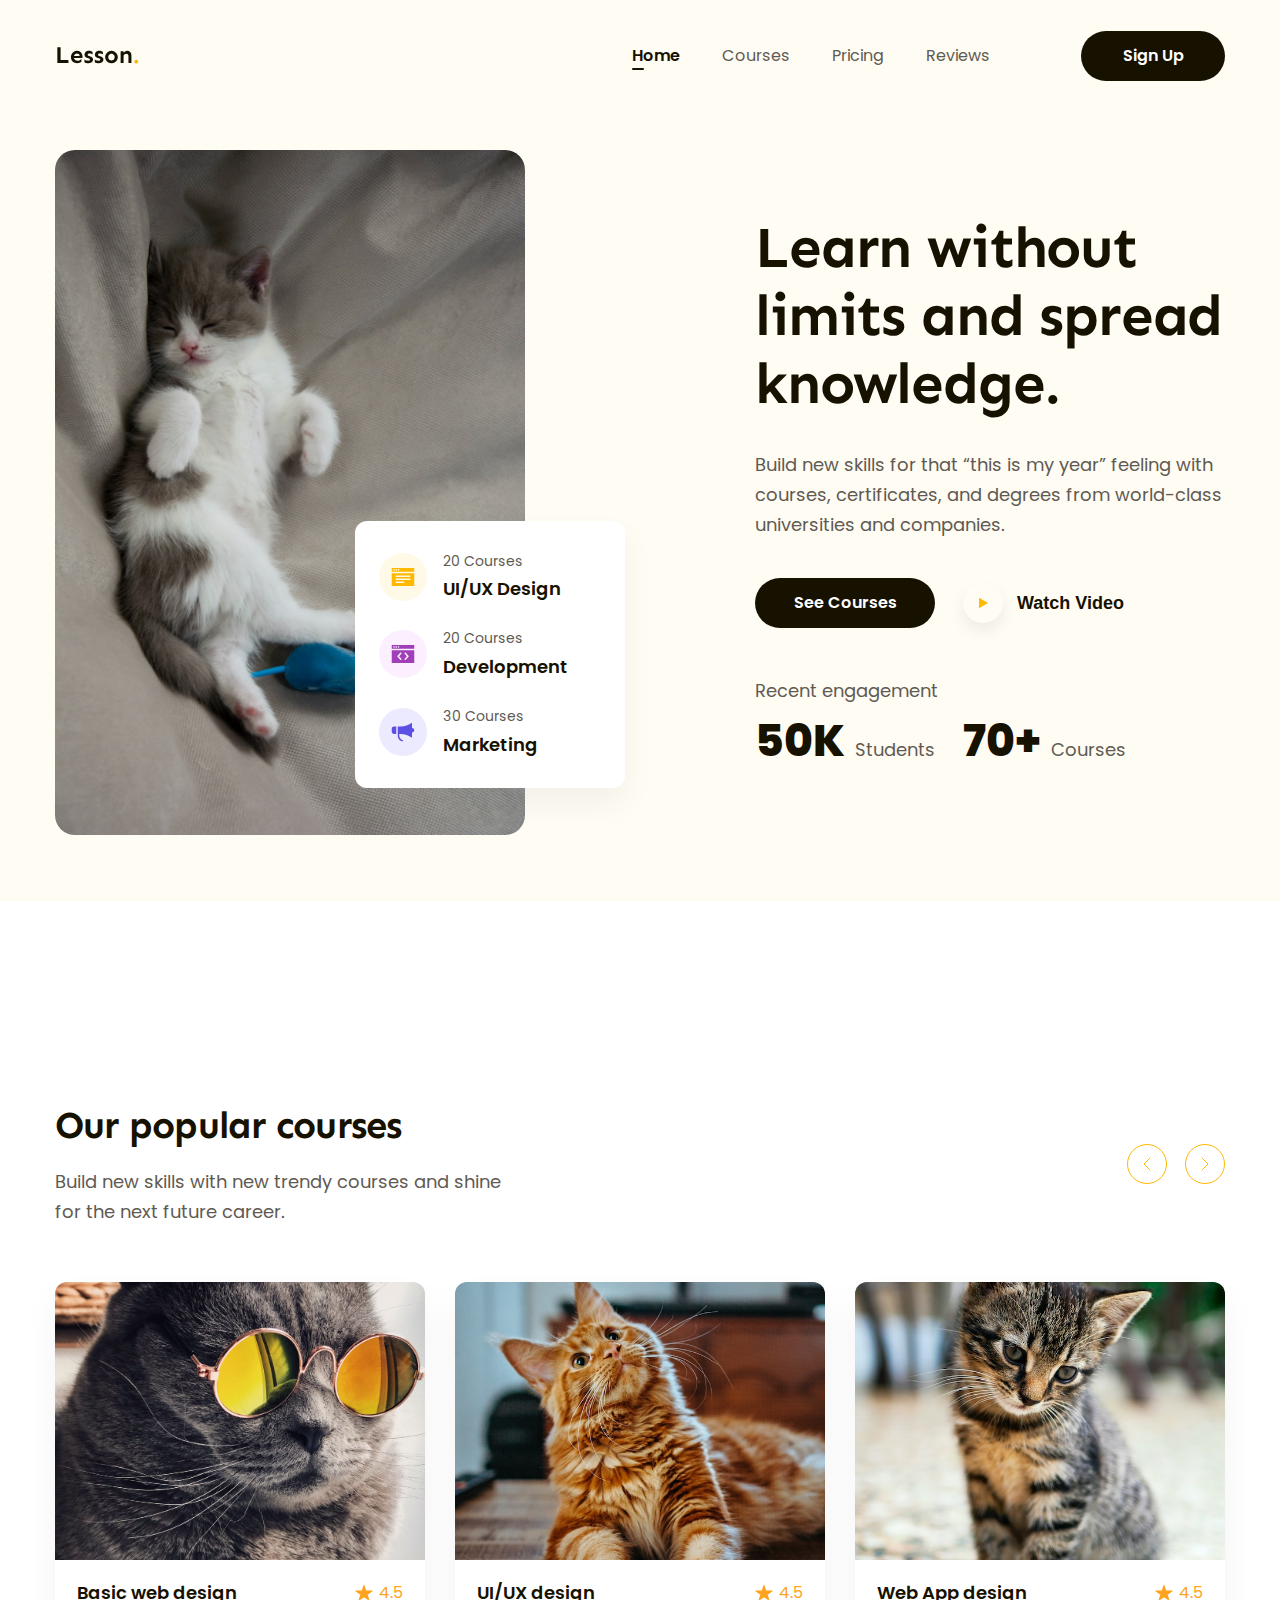
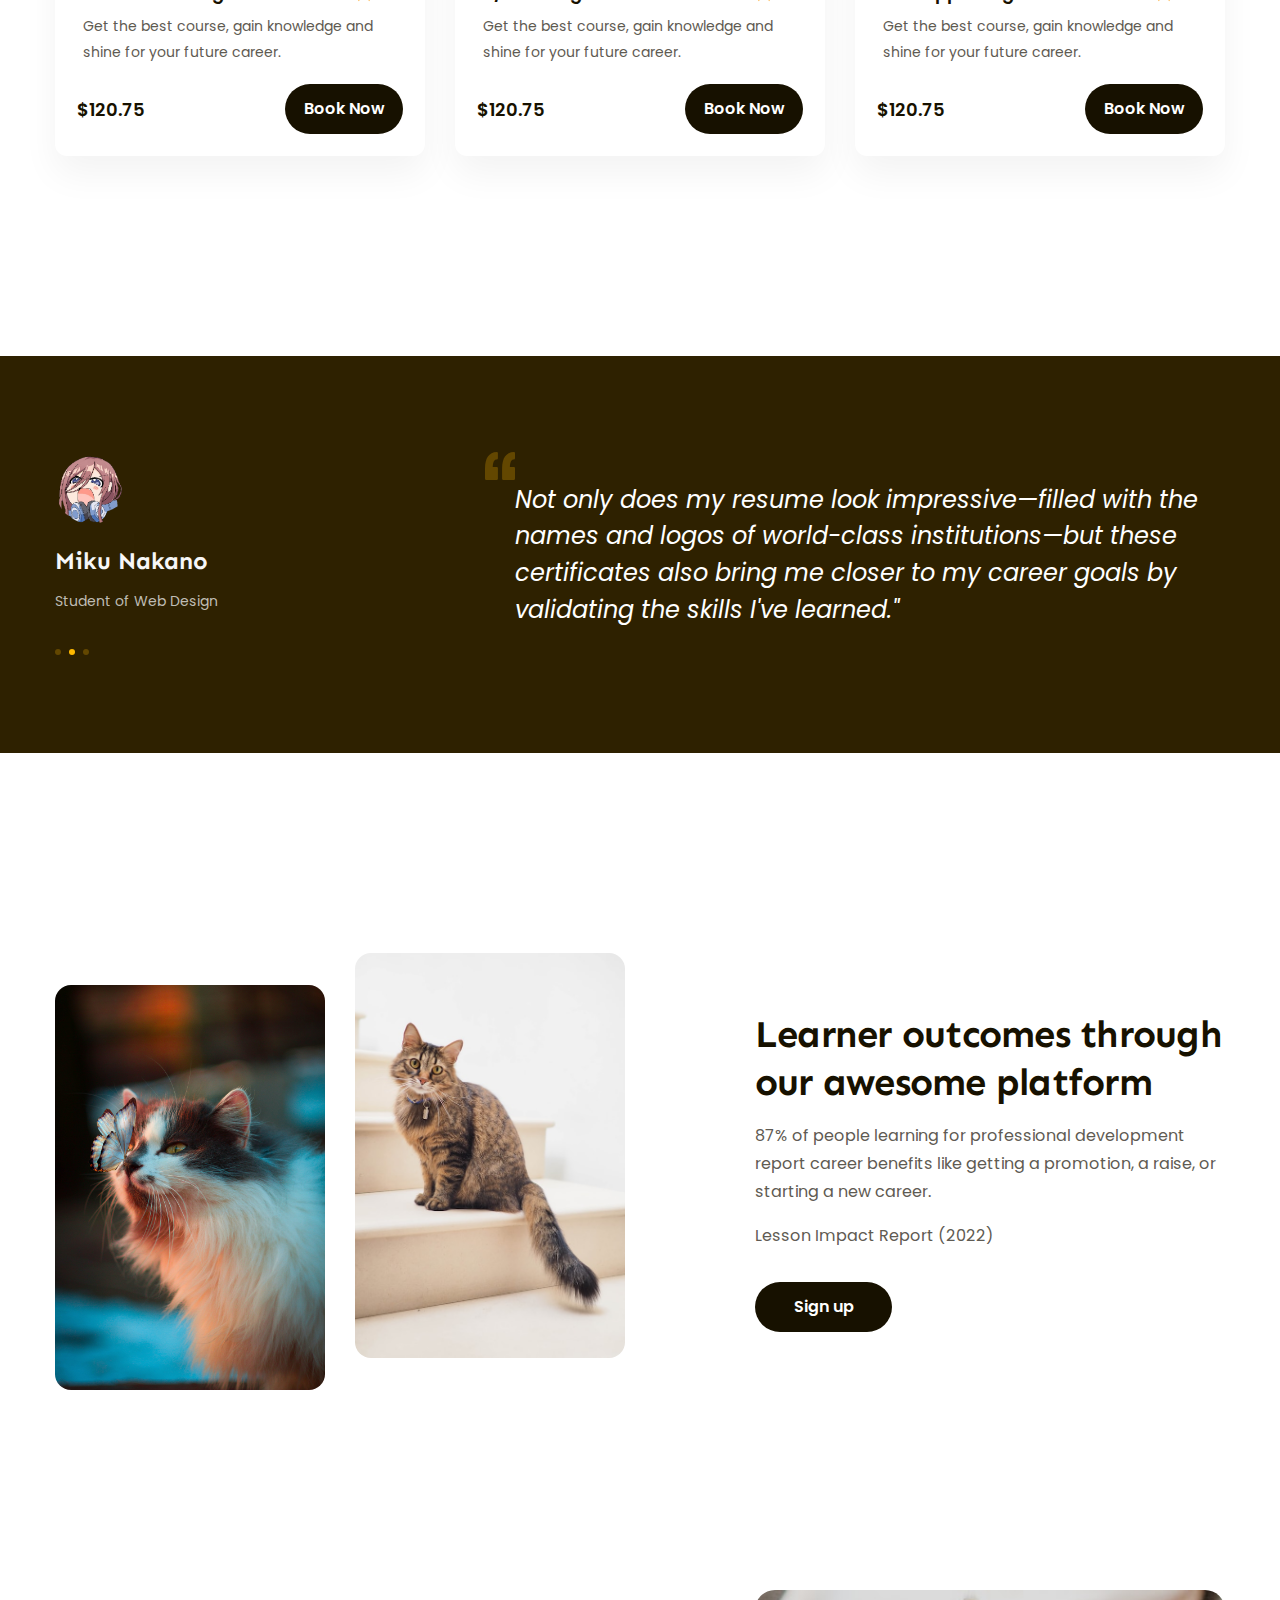
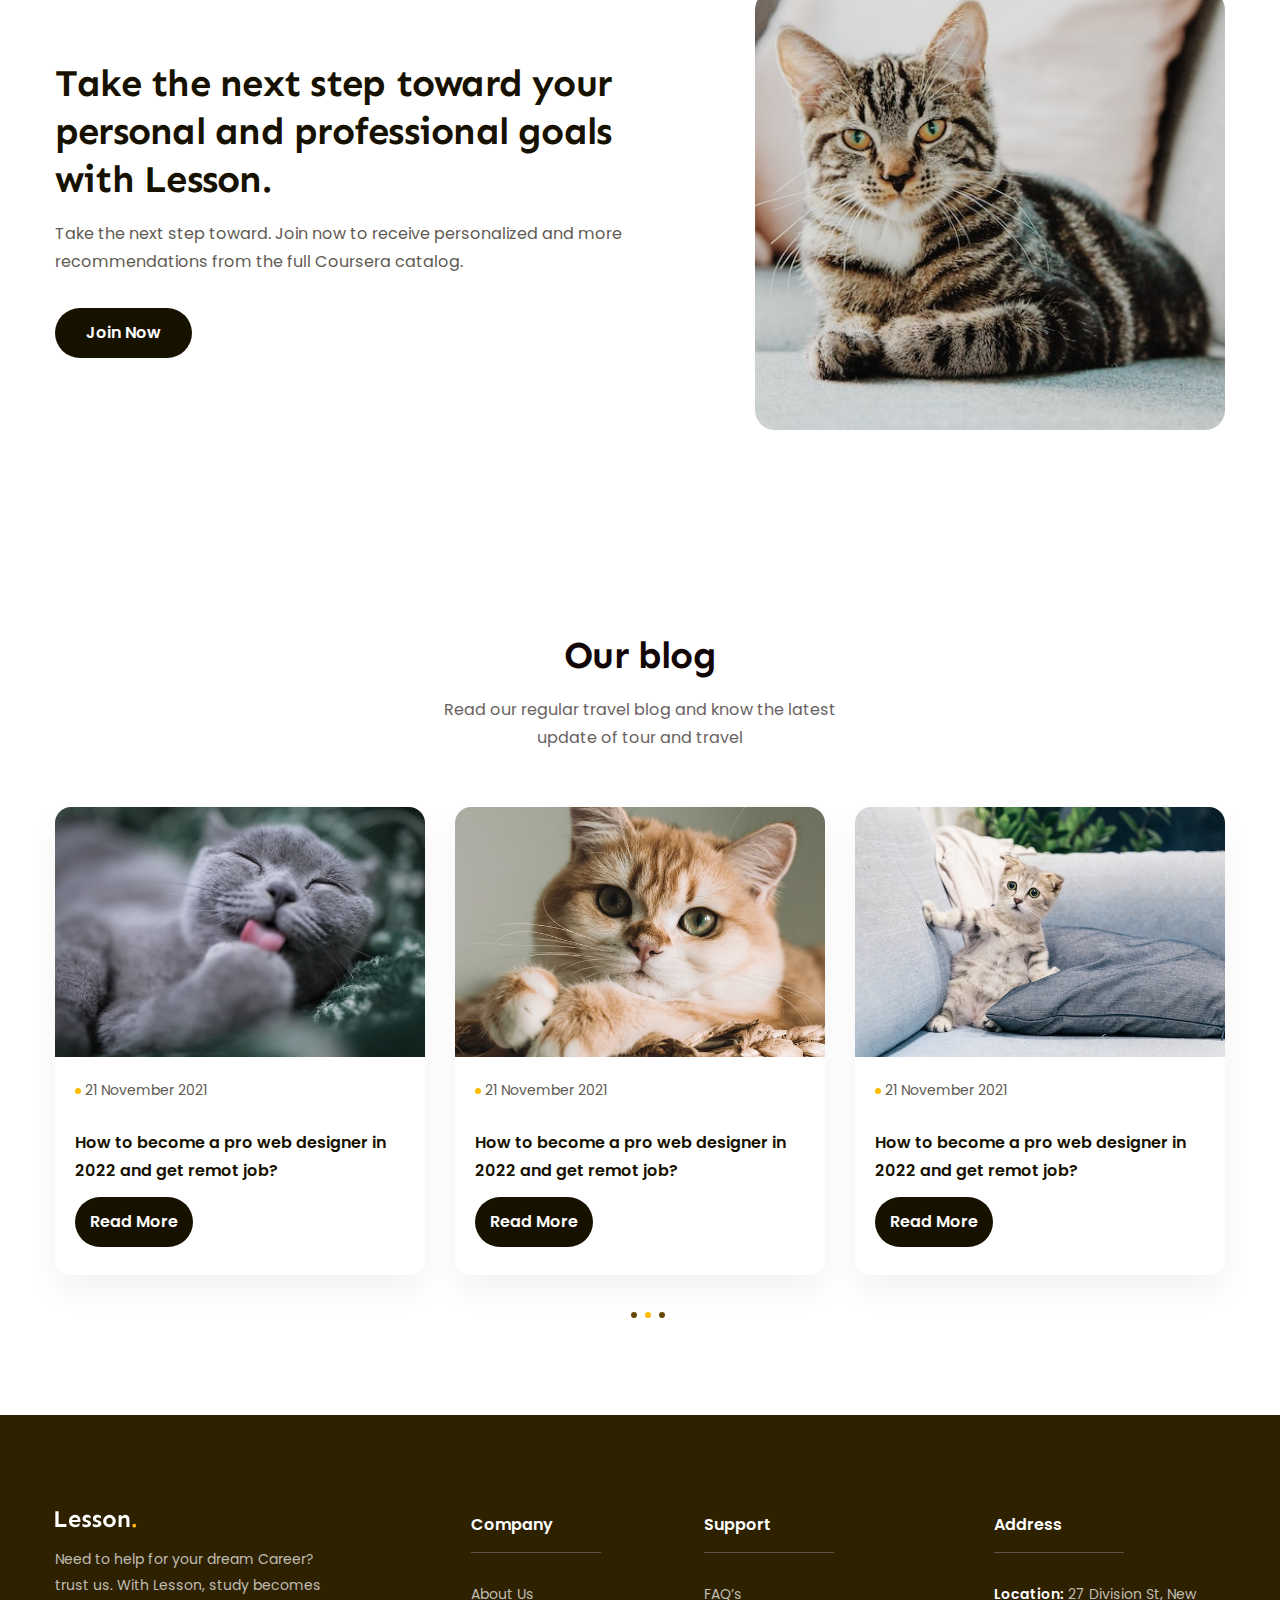
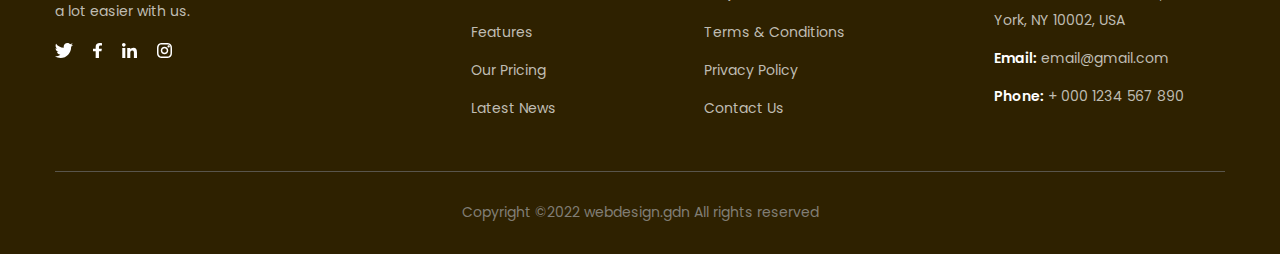
==== index.html @ 44273cf2 "fixed icon direction" ====
<!DOCTYPE html>
<html lang="en">
    <head>
        <meta charset="UTF-8" />
        <meta name="viewport" content="width=device-width, initial-scale=1.0" />
        <link rel="stylesheet" href="./assets/css/reset.css" />
        <link rel="stylesheet" href="./assets/css/style.css" />
        <link rel="stylesheet" href="./assets/font/stylesheet.css" />
        <link rel="preconnect" href="https://fonts.googleapis.com" />
        <link rel="preconnect" href="https://fonts.gstatic.com" crossorigin />
        <link
            href="https://fonts.googleapis.com/css2?family=Sen:wght@700&display=swap"
            rel="stylesheet"
        />
        <title>project-two</title>
    </head>
    <body>
        <main>
            <!-- ========HEADER========= -->
            <header class="header">
                <div class="main-content">
                    <div class="body-header">
                        <a href="#">
                            <img src="./assets/img/Logo.svg" alt=""
                        /></a>
                        <nav>
                            <ul>
                                <li class="active">
                                    <a href="#home">Home</a>
                                </li>
                                <li>
                                    <a href="#courses">Courses</a>
                                </li>
                                <li>
                                    <a href="#pricing">Pricing</a>
                                </li>
                                <li>
                                    <a href="#reviews">Reviews</a>
                                </li>
                            </ul>
                        </nav>
                        <div class="action">
                            <a href="#!" class="btn">Sign Up</a>
                        </div>
                    </div>
                </div>
            </header>
            <!-- ========HERO========= -->
            <div id="home" class="hero">
                <div class="main-content">
                    <div class="body-hero">
                        <div class="media-block">
                            <img
                                src="./assets/img/neko-cute.jpg"
                                alt="Learn without limits and spread knowledge."
                                class="img"
                            />
                            <div class="hero-sumary">
                                <div class="evaluate">
                                    <div class="icon">
                                        <img
                                            src="./assets/img/design-icon.svg"
                                            alt=""
                                        />
                                    </div>
                                    <div class="info">
                                        <p class="quantity">20 Courses</p>
                                        <p class="n-courses">UI/UX Design</p>
                                    </div>
                                </div>
                                <div class="evaluate">
                                    <div class="icon">
                                        <img
                                            src="./assets/img/development-icon.svg"
                                            alt=""
                                        />
                                    </div>
                                    <div class="info">
                                        <p class="quantity">20 Courses</p>
                                        <p class="n-courses">Development</p>
                                    </div>
                                </div>
                                <div class="evaluate">
                                    <div class="icon">
                                        <img
                                            src="./assets/img/marketing-icon.svg"
                                            alt=""
                                        />
                                    </div>
                                    <div class="info">
                                        <p class="quantity">30 Courses</p>
                                        <p class="n-courses">Marketing</p>
                                    </div>
                                </div>
                            </div>
                        </div>
                        <div class="content-block">
                            <h2>Learn without limits and spread knowledge.</h2>
                            <p class="desc">
                                Build new skills for that “this is my year”
                                feeling with courses, certificates, and degrees
                                from world-class universities and companies.
                            </p>
                            <div class="cta-group">
                                <a href="#!" class="btn">See Courses</a>
                                <button class="watch-video">
                                    <div class="watch-icon">
                                        <img
                                            src="./assets/img/stopvideo.svg"
                                            alt="watch-video"
                                        />
                                    </div>
                                    <span>Watch Video</span>
                                </button>
                            </div>
                            <p class="desc">Recent engagement</p>
                            <div class="overall">
                                <p><strong>50K</strong> Students</p>
                                <p><strong>70+</strong> Courses</p>
                            </div>
                        </div>
                    </div>
                </div>
            </div>
            <!-- ========POPULAR========= -->
            <div id="courses" class="popular">
                <div class="main-content">
                    <div class="heading">
                        <div class="title">
                            <h2>Our popular courses</h2>
                            <p class="desc">
                                Build new skills with new trendy courses and
                                shine for the next future career.
                            </p>
                        </div>
                        <div class="direction-icon">
                            <button class="item-icon">
                                <svg
                                    width="8"
                                    height="14"
                                    viewBox="0 0 8 14"
                                    fill="none"
                                    xmlns="http://www.w3.org/2000/svg"
                                >
                                    <path
                                        d="M7 1L1 7L7 13"
                                        stroke="currentColor"
                                        stroke-linecap="round"
                                        stroke-linejoin="round"
                                    />
                                </svg>
                            </button>
                            <button class="item-icon">
                                <svg
                                    width="8"
                                    height="14"
                                    viewBox="0 0 8 14"
                                    fill="none"
                                    xmlns="http://www.w3.org/2000/svg"
                                >
                                    <path
                                        d="M1 1L7 7L1 13"
                                        stroke="currentColor"
                                        stroke-linecap="round"
                                        stroke-linejoin="round"
                                    />
                                </svg>
                            </button>
                        </div>
                    </div>
                    <!-- ========CARDS-POPULAR========= -->
                    <div class="cards-popular">
                        <div class="card-item">
                            <img
                                src="./assets/img/cat-popular.jpg"
                                alt="Basic web design"
                            />
                            <div class="content">
                                <div class="title">
                                    <h2>Basic web design</h2>
                                    <div class="overview">
                                        <img
                                            src="./assets/img/Star-icon.svg"
                                            alt="star-icon"
                                        />
                                        <span>4.5</span>
                                    </div>
                                </div>
                                <p class="desc">
                                    Get the best course, gain knowledge and
                                    shine for your future career.
                                </p>
                                <div class="buy">
                                    <p class="spice">$120.75</p>
                                    <a href="#!" class="btn">Book Now</a>
                                </div>
                            </div>
                        </div>
                        <div class="card-item">
                            <img
                                src="./assets/img/cat-2.jpg"
                                alt="UI/UX design"
                            />
                            <div class="content">
                                <div class="title">
                                    <h2>UI/UX design</h2>
                                    <div class="overview">
                                        <img
                                            src="./assets/img/Star-icon.svg"
                                            alt="star-icon"
                                        />
                                        <span>4.5</span>
                                    </div>
                                </div>
                                <p class="desc">
                                    Get the best course, gain knowledge and
                                    shine for your future career.
                                </p>
                                <div class="buy">
                                    <p class="spice">$120.75</p>
                                    <a href="#!" class="btn">Book Now</a>
                                </div>
                            </div>
                        </div>
                        <div class="card-item">
                            <img
                                src="./assets/img/cat-3.jpg"
                                alt="Web App design"
                            />
                            <div class="content">
                                <div class="title">
                                    <h2>Web App design</h2>
                                    <div class="overview">
                                        <img
                                            src="./assets/img/Star-icon.svg"
                                            alt="star-icon"
                                        />
                                        <span>4.5</span>
                                    </div>
                                </div>
                                <p class="desc">
                                    Get the best course, gain knowledge and
                                    shine for your future career.
                                </p>
                                <div class="buy">
                                    <p class="spice">$120.75</p>
                                    <a href="#!" class="btn">Book Now</a>
                                </div>
                            </div>
                        </div>
                    </div>
                </div>
            </div>
            <!-- ========FEATURES-ONE======== -->
            <div id="pricing" class="feature-one">
                <div class="main-content">
                    <div class="body-f-one">
                        <div class="info-one">
                            <img src="./assets/img/miku.png" alt="avatar" />
                            <p class="name">Miku Nakano</p>
                            <p class="desc">Student of Web Design</p>
                            <div class="bookmarks">
                                <img
                                    src="./assets/img/round-brown.svg"
                                    alt="round-icon"
                                />
                                <img
                                    src="./assets/img/round-yellow.svg"
                                    alt="round-icon"
                                />
                                <img
                                    src="./assets/img/round-brown.svg"
                                    alt="round-icon"
                                />
                            </div>
                        </div>
                        <div class="content-one">
                            <img
                                src="./assets/img/comma.svg"
                                alt="comma-icon"
                            />
                            <p class="desc">
                                Not only does my resume look impressive—filled
                                with the names and logos of world-class
                                institutions—but these certificates also bring
                                me closer to my career goals by validating the
                                skills I've learned."
                            </p>
                        </div>
                    </div>
                </div>
            </div>
            <!-- ========FEATURES-TWO======== -->
            <div class="feature-two">
                <div class="main-content">
                    <div class="body-f-two">
                        <div class="represent-ft">
                            <img
                                src="./assets/img/cat-ft2.jpg"
                                alt="Learner outcomes through our awesome platform"
                                class="r-one"
                            />
                            <img
                                src="./assets/img/cat-ft1.jpg"
                                alt="Learner outcomes through our awesome platform"
                                class="r-two"
                            />
                        </div>
                        <div class="info-two">
                            <h2>
                                Learner outcomes through our awesome platform
                            </h2>
                            <p class="desc">
                                87% of people learning for professional
                                development report career benefits like getting
                                a promotion, a raise, or starting a new career.
                            </p>
                            <p class="story">Lesson Impact Report (2022)</p>
                            <div class="action">
                                <a href="#!" class="btn">Sign up</a>
                            </div>
                        </div>
                    </div>
                </div>
            </div>
            <!-- ========FEATURES-THREE======== -->
            <div class="feature-three">
                <div class="main-content">
                    <div class="body-f-three">
                        <div class="info-three">
                            <h2>
                                Take the next step toward your personal and
                                professional goals with Lesson.
                            </h2>
                            <div class="desc">
                                Take the next step toward. Join now to receive
                                personalized and more recommendations from the
                                full Coursera catalog.
                            </div>
                            <a href="" class="btn">Join Now</a>
                        </div>
                        <div class="represent-three">
                            <img
                                src="./assets/img/cat-ft3.jpg"
                                alt="Take the next step toward your personal and professional goals with Lesson."
                            />
                        </div>
                    </div>
                </div>
            </div>
            <!-- ========BLOG======== -->
            <div id="reviews" class="blog">
                <div class="main-content">
                    <div class="body-blog">
                        <div class="heading">
                            <h2>Our blog</h2>
                            <p class="sub-title">
                                Read our regular travel blog and know the latest
                                update of tour and travel
                            </p>
                        </div>
                        <div class="cards-blog">
                            <div class="cards-b-item">
                                <img
                                    src="./assets/img/cat-blog1.jpg"
                                    alt="Our blog"
                                />
                                <div class="body-b-card">
                                    <div class="note">
                                        <img
                                            src="./assets/img/round-yellow.svg"
                                            alt="Our blog"
                                        />
                                        <p class="time">21 November 2021</p>
                                    </div>
                                    <p class="desc">
                                        How to become a pro web designer in 2022
                                        and get remot job?
                                    </p>
                                    <a href="" class="btn">Read More</a>
                                </div>
                            </div>
                            <div class="cards-b-item">
                                <img
                                    src="./assets/img/cat-blog2.jpg"
                                    alt="Our blog"
                                />
                                <div class="body-b-card">
                                    <div class="note">
                                        <img
                                            src="./assets/img/round-yellow.svg"
                                            alt="Our blog"
                                        />
                                        <p class="time">21 November 2021</p>
                                    </div>
                                    <p class="desc">
                                        How to become a pro web designer in 2022
                                        and get remot job?
                                    </p>
                                    <a href="" class="btn">Read More</a>
                                </div>
                            </div>
                            <div class="cards-b-item">
                                <img
                                    src="./assets/img/cat-blog3.jpg"
                                    alt="Our blog"
                                />
                                <div class="body-b-card">
                                    <div class="note">
                                        <img
                                            src="./assets/img/round-yellow.svg"
                                            alt="Our blog"
                                        />
                                        <p class="time">21 November 2021</p>
                                    </div>
                                    <p class="desc">
                                        How to become a pro web designer in 2022
                                        and get remot job?
                                    </p>
                                    <a href="" class="btn">Read More</a>
                                </div>
                            </div>
                        </div>
                        <div class="bookmarks-blog">
                            <img
                                src="./assets/img/round-brown.svg"
                                alt="round-icon"
                            />
                            <img
                                src="./assets/img/round-yellow.svg"
                                alt="round-icon"
                            />
                            <img
                                src="./assets/img/round-brown.svg"
                                alt="round-icon"
                            />
                        </div>
                    </div>
                </div>
            </div>
            <!-- ========FOOTER======== -->
            <footer>
                <div class="main-content">
                    <div class="body-footer">
                        <div class="public">
                            <img
                                src="./assets/img/logo-white.svg"
                                alt="lesson."
                            />
                            <p class="desc">
                                Need to help for your dream Career? trust us.
                                With Lesson, study becomes a lot easier with us.
                            </p>
                            <div class="social">
                                <img
                                    src="./assets/img/twitter.svg"
                                    alt="twitter"
                                />
                                <img src="./assets/img/face.svg" alt="face" />
                                <img
                                    src="./assets/img/linked_in.svg"
                                    alt="linked_in"
                                />
                                <img
                                    src="./assets/img/Instagram.svg"
                                    alt="linked_in"
                                />
                            </div>
                        </div>
                        <div class="content-footer">
                            <h2>Company</h2>
                            <ul>
                                <li>
                                    <a href="#!">About Us</a>
                                </li>
                                <li>
                                    <a href="#!">Features</a>
                                </li>
                                <li>
                                    <a href="#!">Our Pricing</a>
                                </li>
                                <li>
                                    <a href="#!">Latest News</a>
                                </li>
                            </ul>
                        </div>
                        <div class="content-footer">
                            <h2>Support</h2>
                            <ul>
                                <li>
                                    <a href="#!">FAQ’s</a>
                                </li>
                                <li>
                                    <a href="#!">Terms & Conditions</a>
                                </li>
                                <li>
                                    <a href="#!">Privacy Policy</a>
                                </li>
                                <li>
                                    <a href="#!">Contact Us</a>
                                </li>
                            </ul>
                        </div>
                        <div class="info-footer">
                            <h2>Address</h2>
                            <div class="p-info">
                                <p class="desc">
                                    <span>Location:</span> 27 Division St, New
                                    York, NY 10002, USA
                                </p>
                                <p class="desc">
                                    <span>Email:</span> email@gmail.com
                                </p>
                                <p class="desc">
                                    <span>Phone:</span> + 000 1234 567 890
                                </p>
                            </div>
                        </div>
                    </div>
                    <div class="footer">
                        <p class="desc">
                            Copyright ©2022 webdesign.gdn All rights reserved
                        </p>
                    </div>
                </div>
            </footer>
        </main>
    </body>
</html>
---- assets/css/style.css ----
* {
    box-sizing: border-box;
    margin: 0;
    padding: 0;
}

html, body {
    scroll-behavior: smooth;
}

html {
    font-size: 62.5%;
}

body {
    font-size: 62.5%;
    font-family: "Poppins", "sans-serif";
}

/* ======COMMON======= */
:root {
    --main-color: #5f5b53;
    --heading-font: "Sen", "sans-serif";
}

.main-content {
    width: 1170px;
    max-width: calc(100% - 48px);
    margin-left: auto;
    margin-right: auto;
}

a {
    text-decoration: none;
    color: #000;
}

.btn {
    display: flex;
    align-items: center;
    justify-content: center;
    min-width: 118px;
    padding: 0 5px;
    height: 50px;
    background: #171100;
    border-radius: 999px;
    font-weight: 600;
    font-size: 1.6rem;
    line-height: 1.75;
    color: #ffffff;
}

.btn:hover {
    background: #ffb900;
}

/* ======HEADER====== */

.header {
    background: #fffcf4;
    padding-top: 26px;
    position: sticky;
    top: -26px;
    z-index: 1;
}

.header .body-header {
    display: flex;
    align-items: center;
}

.header .body-header {
    padding: 5px 0;
}

.header nav {
    margin-left: auto;
}

.header nav ul {
    display: flex;
}

.header nav a {
    font-weight: 400;
    font-size: 1.6rem;
    line-height: 1.75;
    color: var(--main-color);
    padding: 8px 21px;
}

nav li.active {
    position: relative;
}

nav li.active a {
    font-weight: 600;
    font-size: 1.6rem;
    line-height: 1.75;
    color: #171100;
}

nav li.active a::after {
    position: absolute;
    bottom: 0;
    left: 21px;
    content: "";
    display: inline-block;
    width: 12px;
    height: 2px;
    background: #171100;
    border-radius: 1px;
}

.header nav a:hover {
    text-shadow: 1px 0 0 #171100;
}

.header .action .btn {
    min-width: 144px;
    margin-left: 70px;
}

/* ======HERO====== */
.hero {
    background: #fffcf4;
    padding-top: 64px;
    padding-bottom: 65px;
}

.hero .body-hero {
    display: flex;
    justify-content: space-between;
}

.hero .media-block {
    position: relative;
}

.hero .media-block > img {
    width: 470px;
    height: 685px;
    object-fit: cover;
    object-position: center;
    border-radius: 20px;
}

/* ======HERO-SUMARY====== */
.hero .hero-sumary {
    width: 270px;
    background: #ffffff;
    position: absolute;
    bottom: 48px;
    right: -100px;
    box-shadow: 0px 16px 32px rgba(0, 0, 0, 0.05);
    border-radius: 12px;
}

.hero-sumary {
    padding: 28px 24px;
}

.hero-sumary .evaluate {
    display: flex;
    align-items: center;
}

.hero-sumary .evaluate + .evaluate {
    padding-top: 22px;
}

.hero-sumary .evaluate .icon {
    height: 48px;
    width: 48px;
    margin-right: 16px;
    background: #fff9e8;
    border-radius: 50%;
    display: flex;
    align-items: center;
    justify-content: center;
}

.hero-sumary .evaluate + .evaluate .icon {
    background: #fcefff;
}

.hero-sumary .evaluate + .evaluate + .evaluate .icon {
    background: #ebeaff;
}

.hero-sumary .info .quantity {
    font-weight: 400;
    font-size: 1.4rem;
    line-height: 1.85;
    color: #5f5b53;
}

.hero-sumary .info .n-courses {
    font-weight: 600;
    font-size: 1.8rem;
    line-height: 1.6667;
    color: #171100;
}

.hero .content-block {
    width: 470px;
    padding-top: 64px;
}

.hero .content-block h2 {
    font-family: var(--heading-font);
    font-weight: 700;
    font-size: 5.8rem;
    line-height: 1.17;
    letter-spacing: -0.02em;
    margin-bottom: 32px;
    color: #171100;
}
.hero .content-block .desc {
    font-weight: 400;
    font-size: 1.8rem;
    line-height: 1.6667;
    color: var(--main-color);
}

.hero .cta-group {
    display: flex;
    text-align: center;
    margin-top: 38px;
    margin-bottom: 48px;
}

.hero .cta-group .btn {
    min-width: 180px;
    background: #171100;
    margin-right: 28px;
}

.hero .cta-group .btn:hover {
    background: #ffb900;
}

.hero .cta-group .watch-video {
    display: flex;
    align-items: center;
    border: none;
    background-color: transparent;
    cursor: pointer;
}

.hero .watch-video .watch-icon {
    height: 40px;
    width: 40px;
    margin-right: 14px;
    border-radius: 50%;
    box-shadow: 0px 8px 16px rgba(0, 0, 0, 0.07);
    display: flex;
    align-items: center;
    justify-content: center;
}

.hero .watch-video span {
    font-weight: 600;
    font-size: 1.8rem;
    line-height: 1.6667;
    color: #171100;
}

.hero .overall {
    display: flex;
    text-align: center;
    margin-top: 8px;
    font-weight: 400;
    font-size: 1.8rem;
    line-height: 1.67;
    color: var(--main-color);
}

.hero .overall p:first-child {
    margin-right: 28px;
}

.hero .overall strong {
    font-weight: 700;
    font-size: 4.4rem;
    line-height: 1.22;
    color: #171100;
    margin-right: 5px;
}

/* ======POPULAR====== */
.popular {
    margin-top: 200px;
    padding-bottom: 200px;
}

.popular .heading {
    display: flex;
    align-items: center;
    justify-content: space-between;
}


.popular .heading h2 {
    font-family: var(--heading-font);
    font-weight: 700;
    font-size: 3.8rem;
    line-height: 1.3;
    letter-spacing: -0.02em;
    color: #171100;
}

.popular .heading .desc {
    font-weight: 400;
    font-size: 1.8rem;
    width: 458px;
    line-height: 1.67;
    color: var(--main-color);
    margin-top: 16px;
}

.popular .direction-icon {
    display: flex;
    align-items: center;
    gap: 18px;
}

.popular .direction-icon .item-icon {
    height: 40px;
    width: 40px;
    color: #ffb900;
    border: 1px solid #ffb900;
    border-radius: 50%;
    background: transparent;
    display: flex;
    align-items: center;
    justify-content: center;
}

.popular .direction-icon .item-icon:hover {
    color: #fff;
    background: #ffb900;
    cursor: pointer;
}


/* ======CARDS====== */
.cards-popular {
    display: flex;
    margin-top: 55px;
    gap: 30px;
}

.cards-popular .card-item {
    background: #ffffff;
    border-radius: 12px;
    box-shadow: 0px 18px 36px rgba(0, 0, 0, 0.05);
}

.cards-popular .card-item .content {
    padding: 16px 22px 22px 22px;
}

.cards-popular .card-item .title {
    display: flex;
    align-items: center;
    justify-content: space-between;
}

.cards-popular .card-item .overview {
    display: flex;
    align-items: center;
    justify-content: space-between;
}

.cards-popular .card-item .overview img {
    width: 18px;
    height: 18px;
    margin-right: 6px;
}

.cards-popular .card-item .overview span {
    font-weight: 400;
    font-size: 1.6rem;
    line-height: 1.75;
    color: #fea31b;
}

.cards-popular .card-item img {
    width: 370px;
    height: 278px;
    object-fit: cover;
    object-position: center;
    border-radius: 12px 12px 0px 0px;
}

.cards-popular .card-item .title h2 {
    font-weight: 600;
    font-size: 1.8rem;
    line-height: 1.75;
    color: #171100;
}

.cards-popular .card-item .desc {
    font-weight: 400;
    font-size: 1.4rem;
    line-height: 1.85;
    padding: 6px;
    color: var(--main-color);
}

.cards-popular .card-item .buy {
    padding-top: 12px;
    display: flex;
    align-items: center;
    justify-content: space-between;
}

.cards-popular .card-item .buy .spice {
    font-weight: 600;
    font-size: 1.8rem;
    line-height: 1.75;
    color: #171100;
}

.cards-popular .card-item .buy .btn {
    min-width: 118px;
}


/* ======FEATURES-ONE====== */
.feature-one {
    background: #2e2100;
}

.feature-one .body-f-one {
    padding: 96px 0;
    display: flex;
    justify-content: space-between;
}

.feature-one .info-one > img {
    height: 72px;
    width: 72px;
    border-radius: 50%;
    object-fit: cover;
    object-position: center;
}

.feature-one .info-one .name {
    font-family: var(--heading-font);
    font-weight: 700;
    font-size: 2.4rem;
    line-height: 1.4167;
    margin-top: 18px;
    color: #f7f7f7;
}

.feature-one .info-one .desc {
    font-weight: 400;
    font-size: 1.4rem;
    line-height: 2.85;
    margin-top: 4px;
    color: #bfbcb3;
}

.feature-one .info-one .bookmarks {
    padding-top: 28px;
}

.feature-one .bookmarks img {
    margin-right: 6px;
}

.feature-one .content-one .desc {
    width: 740px;
    font-style: italic;
    font-weight: 400;
    font-size: 2.4rem;
    line-height: 1.538;
    color: #ffffff;
    padding-left: 30px;
}

/* ======FEATURES-TWO====== */
.feature-two {
    margin-top: 200px;
}

.feature-two .body-f-two {
    position: relative;
    display: flex;
    align-items: center;
    justify-content: space-between;
}

.feature-two .represent-ft {
    display: flex;
}

.feature-two .represent-ft img {
    position: absolute;
    width: 270px;
    height: 405px;
    object-fit: cover;
    object-position: center;
    border-radius: 16px;
}

.feature-two .represent-ft .r-one {
    left: 0;
    bottom: 0;
}

.feature-two .represent-ft .r-two {
    top: 0;
    left: 300px;
}

.feature-two .info-two {
    padding: 58px 0;
    width: 470px;
}

.feature-two .info-two h2 {
    font-family: var(--heading-font);
    font-weight: 700;
    font-size: 3.8rem;
    line-height: 1.26;
    letter-spacing: -0.02em;
    color: #171100;
}

.feature-two .info-two .desc,
.story {
    padding-top: 16px;
    font-weight: 400;
    font-size: 1.6rem;
    line-height: 1.75;
    color: var(--main-color);
}

.feature-two .info-two .action {
    margin-top: 32px;
}

.feature-two .info-two .btn {
    display: inline-block;
    text-align: center;
    line-height: 50px;
    min-width: 137px;
}

/* ======FEATURES-THREE====== */
.feature-three {
    margin-top: 200px;
}

.feature-three .body-f-three {
    display: flex;
    justify-content: space-between;
}

.feature-three .info-three {
    width: 570px;
}

.feature-three .info-three h2 {
    font-family: var(--heading-font);
    font-weight: 700;
    font-size: 3.8rem;
    line-height: 1.263;
    letter-spacing: -0.02em;
    color: #171100;
    margin-top: 70px;
}

.feature-three .info-three .desc {
    font-weight: 400;
    font-size: 1.6rem;
    line-height: 1.75;
    color: var(--main-color);
    margin-top: 16px;
}

.feature-three .info-three .btn {
    display: inline-block;
    text-align: center;
    line-height: 50px;
    min-width: 137px;
    margin-top: 32px;
}

.feature-three .represent-three img {
    width: 470px;
    height: 440px;
    object-fit: cover;
    object-position: center;
    border-radius: 20px;
}

/* ======BLOG====== */
.blog {
    margin-top: 200px;
}

.blog .body-blog {
    position: relative;
}

.blog .heading {
    width: 448px;
    text-align: center;
    margin-left: auto;
    margin-right: auto;
}

.blog .heading h2 {
    font-family: var(--heading-font);
    font-weight: 700;
    font-size: 3.8rem;
    line-height: 1.263;
    letter-spacing: -0.02em;
    color: #130606;
    margin-top: 96px;
}

.blog .heading .sub-title {
    font-weight: 400;
    font-size: 1.6rem;
    line-height: 1.75;
    color: #696262;
    margin-top: 16px;
}

.blog .cards-blog {
    margin-top: 55px;
    display: flex;
    align-items: center;
    justify-content: space-between;
    gap: 30px;
}

.blog .cards-b-item {
    box-shadow: 0px 16px 32px rgba(0, 0, 0, 0.05);
    border-radius: 16px;
    margin-bottom: 44px;
}

.blog .cards-b-item > img {
    width: 370px;
    height: 250px;
    object-fit: cover;
    object-position: center;
    border-radius: 16px 16px 0px 0px;
}

.blog .cards-b-item .body-b-card {
    padding: 20px 20px 28px 20px;
}

.blog .cards-b-item .note {
    display: flex;
    align-items: center;
}

.blog .cards-b-item .time {
    font-weight: 400;
    font-size: 1.4rem;
    line-height: 1.857;
    color: var(--main-color);
    margin-left: 4px;
}

.blog .cards-b-item .desc {
    font-weight: 600;
    font-size: 1.6rem;
    line-height: 1.75;
    color: #171100;
    padding-top: 25px;
}

.blog .cards-b-item .btn {
    min-width: 118px;
    display: inline-block;
    text-align: center;
    line-height: 50px;
    margin-top: 12px;
}

.blog .body-blog .bookmarks-blog {
    position: absolute;
    left: 570px;
    bottom: 0;
}

.blog .body-blog .bookmarks-blog img {
    margin-left: 6px;
}

/* ======FOOTER====== */
footer {
    margin-top: 96px;
    background: #2e2100;
}

footer .body-footer {
    position: relative;
    padding-top: 96px;
    padding-bottom: 38px;
    display: flex;
    justify-content: space-between;
}


footer .public .desc {
    width: 267px;
    font-weight: 400;
    font-size: 1.4rem;
    line-height: 1.85;
    color: #bfbcb2;
    margin-top: 18px;
}

footer .social {
    margin-top: 18px;
}

footer .social img {
    margin-right: 18px;
}

footer h2 {
    position: relative;
    font-weight: 600;
    font-size: 1.6rem;
    line-height: 1.75;
    color: #ffffff;
}

footer h2::after {
    content: "";
    position: absolute;
    left: 0;
    bottom: -14px;
    display: inline-block;
    width: 130px;
    height: 1px;
    background: #59554b;
}

footer .content-footer ul {
    padding-top: 43px;
}

footer .content-footer ul li {
    margin-bottom: 12px;
}

footer .content-footer a {
    font-weight: 400;
    font-size: 1.4rem;
    line-height: 1.85;
    color: #bfbcb2;
}

footer .content-footer a:hover {
    text-decoration: underline;
}

footer .info-footer h2 {
    font-weight: 600;
    font-size: 1.6;
    line-height: 1.75;
    color: #ffffff;
}

footer .info-footer .p-info {
    padding-top: 43px;
}

footer .p-info .desc {
    max-width: 231px;
    font-weight: 400;
    font-size: 1.4rem;
    line-height: 1.85;
    color: #bfbcb2;
    margin-bottom: 12px;
}

footer .p-info .desc span {
    font-weight: 600;
    font-size: 1.4rem;
    line-height: 1.85;
    color: #ffffff;
}

footer .footer {
    text-align: center;
    font-weight: 400;
    font-size: 1.4rem;
    line-height: 1.85;
    color: #807d74;
    padding: 28px 0;
    border-top: 1px solid #59554b;
}
---- assets/font/stylesheet.css ----
@font-face {
    font-family: 'Poppins';
    src: url('Poppins/Poppins-Black.woff2') format('woff2'),
        url('Poppins/Poppins-Black.woff') format('woff');
    font-weight: 900;
    font-style: normal;
    font-display: swap;
}

@font-face {
    font-family: 'Poppins';
    src: url('Poppins/Poppins-Bold.woff2') format('woff2'),
        url('Poppins/Poppins-Bold.woff') format('woff');
    font-weight: bold;
    font-style: normal;
    font-display: swap;
}

@font-face {
    font-family: 'Poppins';
    src: url('Poppins/Poppins-BlackItalic.woff2') format('woff2'),
        url('Poppins/Poppins-BlackItalic.woff') format('woff');
    font-weight: 900;
    font-style: italic;
    font-display: swap;
}

@font-face {
    font-family: 'Poppins';
    src: url('Poppins/Poppins-ExtraBold.woff2') format('woff2'),
        url('Poppins/Poppins-ExtraBold.woff') format('woff');
    font-weight: bold;
    font-style: normal;
    font-display: swap;
}

@font-face {
    font-family: 'Poppins';
    src: url('Poppins/Poppins-ExtraLightItalic.woff2') format('woff2'),
        url('Poppins/Poppins-ExtraLightItalic.woff') format('woff');
    font-weight: 200;
    font-style: italic;
    font-display: swap;
}

@font-face {
    font-family: 'Poppins';
    src: url('Poppins/Poppins-ExtraLight.woff2') format('woff2'),
        url('Poppins/Poppins-ExtraLight.woff') format('woff');
    font-weight: 200;
    font-style: normal;
    font-display: swap;
}

@font-face {
    font-family: 'Poppins';
    src: url('Poppins/Poppins-Italic.woff2') format('woff2'),
        url('Poppins/Poppins-Italic.woff') format('woff');
    font-weight: normal;
    font-style: italic;
    font-display: swap;
}

@font-face {
    font-family: 'Poppins';
    src: url('Poppins/Poppins-BoldItalic.woff2') format('woff2'),
        url('Poppins/Poppins-BoldItalic.woff') format('woff');
    font-weight: bold;
    font-style: italic;
    font-display: swap;
}

@font-face {
    font-family: 'Poppins';
    src: url('Poppins/Poppins-ExtraBoldItalic.woff2') format('woff2'),
        url('Poppins/Poppins-ExtraBoldItalic.woff') format('woff');
    font-weight: bold;
    font-style: italic;
    font-display: swap;
}

@font-face {
    font-family: 'Poppins';
    src: url('Poppins/Poppins-Light.woff2') format('woff2'),
        url('Poppins/Poppins-Light.woff') format('woff');
    font-weight: 300;
    font-style: normal;
    font-display: swap;
}

@font-face {
    font-family: 'Poppins';
    src: url('Poppins/Poppins-Medium.woff2') format('woff2'),
        url('Poppins/Poppins-Medium.woff') format('woff');
    font-weight: 500;
    font-style: normal;
    font-display: swap;
}

@font-face {
    font-family: 'Poppins';
    src: url('Poppins/Poppins-LightItalic.woff2') format('woff2'),
        url('Poppins/Poppins-LightItalic.woff') format('woff');
    font-weight: 300;
    font-style: italic;
    font-display: swap;
}

@font-face {
    font-family: 'Poppins';
    src: url('Poppins/Poppins-Regular.woff2') format('woff2'),
        url('Poppins/Poppins-Regular.woff') format('woff');
    font-weight: normal;
    font-style: normal;
    font-display: swap;
}

@font-face {
    font-family: 'Poppins';
    src: url('Poppins/Poppins-SemiBold.woff2') format('woff2'),
        url('Poppins/Poppins-SemiBold.woff') format('woff');
    font-weight: 600;
    font-style: normal;
    font-display: swap;
}

@font-face {
    font-family: 'Poppins';
    src: url('Poppins/Poppins-ThinItalic.woff2') format('woff2'),
        url('Poppins/Poppins-ThinItalic.woff') format('woff');
    font-weight: 100;
    font-style: italic;
    font-display: swap;
}

@font-face {
    font-family: 'Poppins';
    src: url('Poppins/Poppins-SemiBoldItalic.woff2') format('woff2'),
        url('Poppins/Poppins-SemiBoldItalic.woff') format('woff');
    font-weight: 600;
    font-style: italic;
    font-display: swap;
}

@font-face {
    font-family: 'Poppins';
    src: url('Poppins/Poppins-MediumItalic.woff2') format('woff2'),
        url('Poppins/Poppins-MediumItalic.woff') format('woff');
    font-weight: 500;
    font-style: italic;
    font-display: swap;
}

@font-face {
    font-family: 'Poppins';
    src: url('Poppins/Poppins-Thin.woff2') format('woff2'),
        url('Poppins/Poppins-Thin.woff') format('woff');
    font-weight: 100;
    font-style: normal;
    font-display: swap;
}
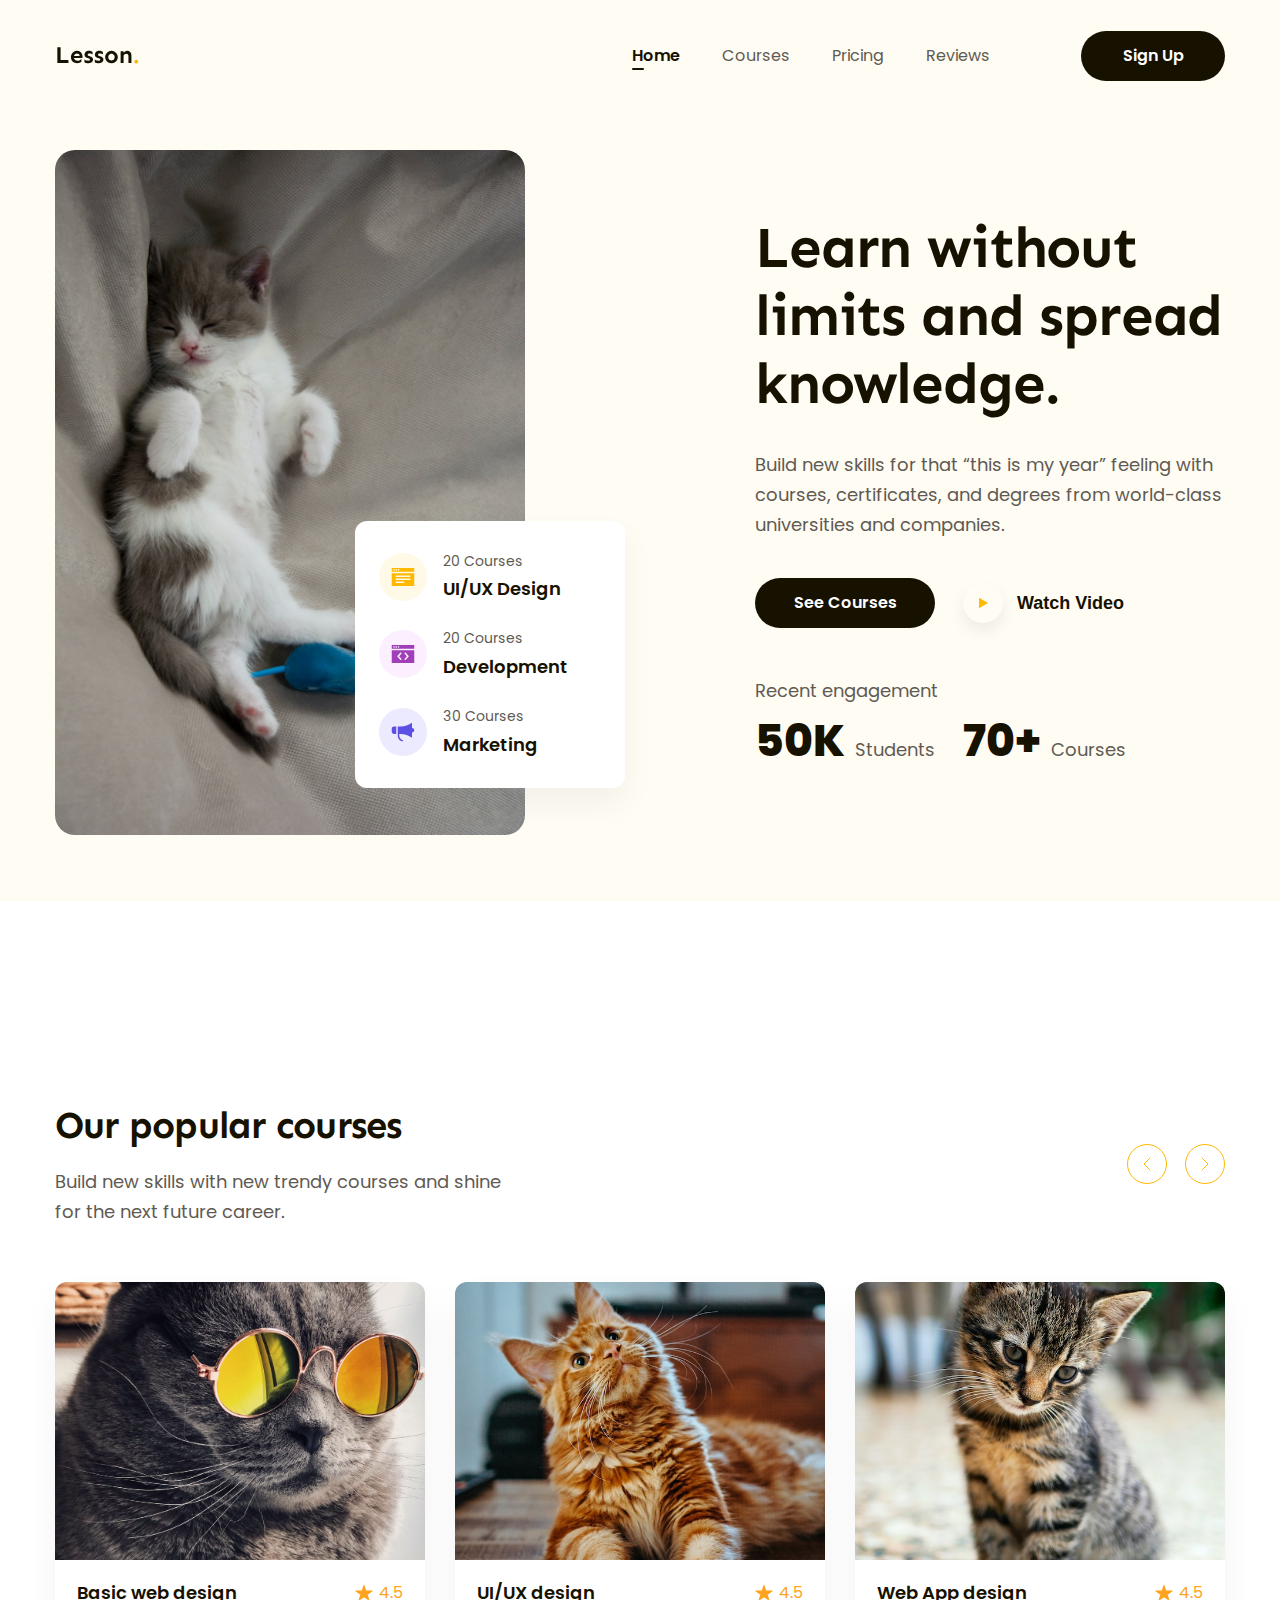
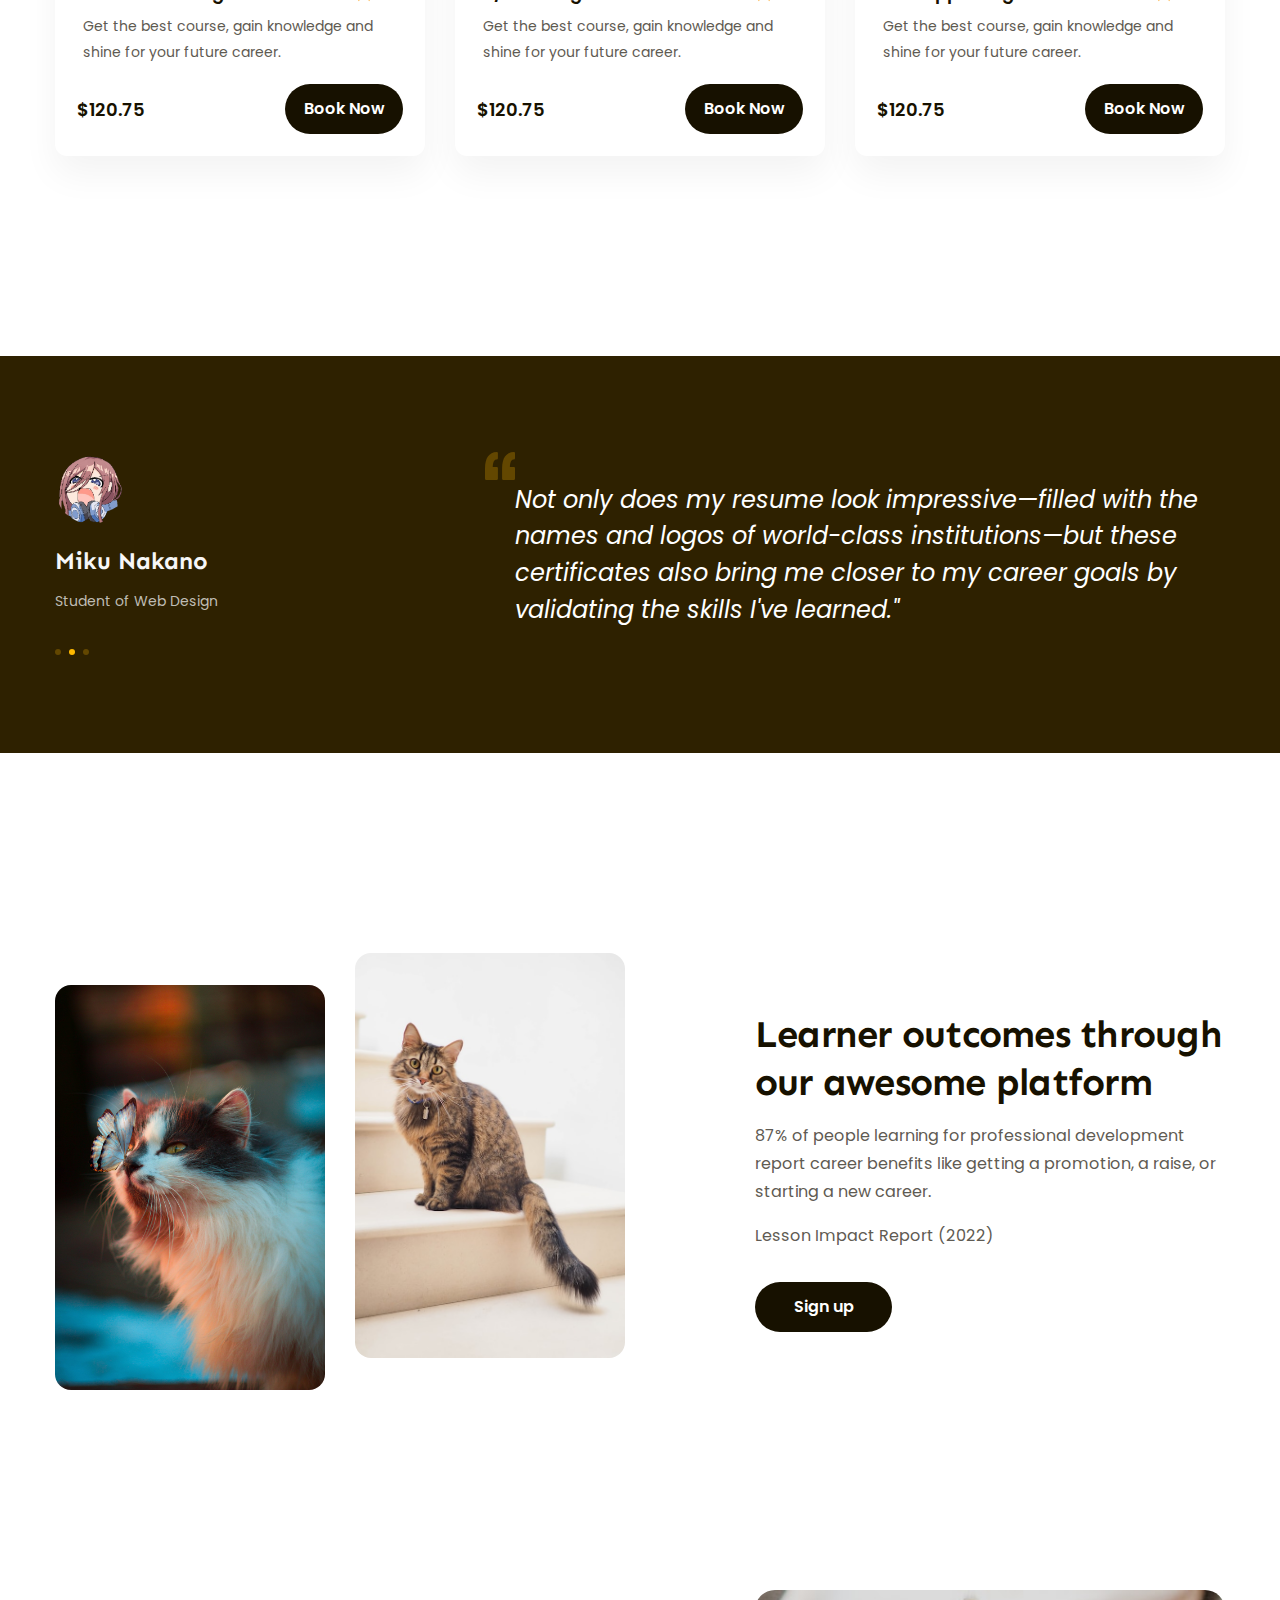
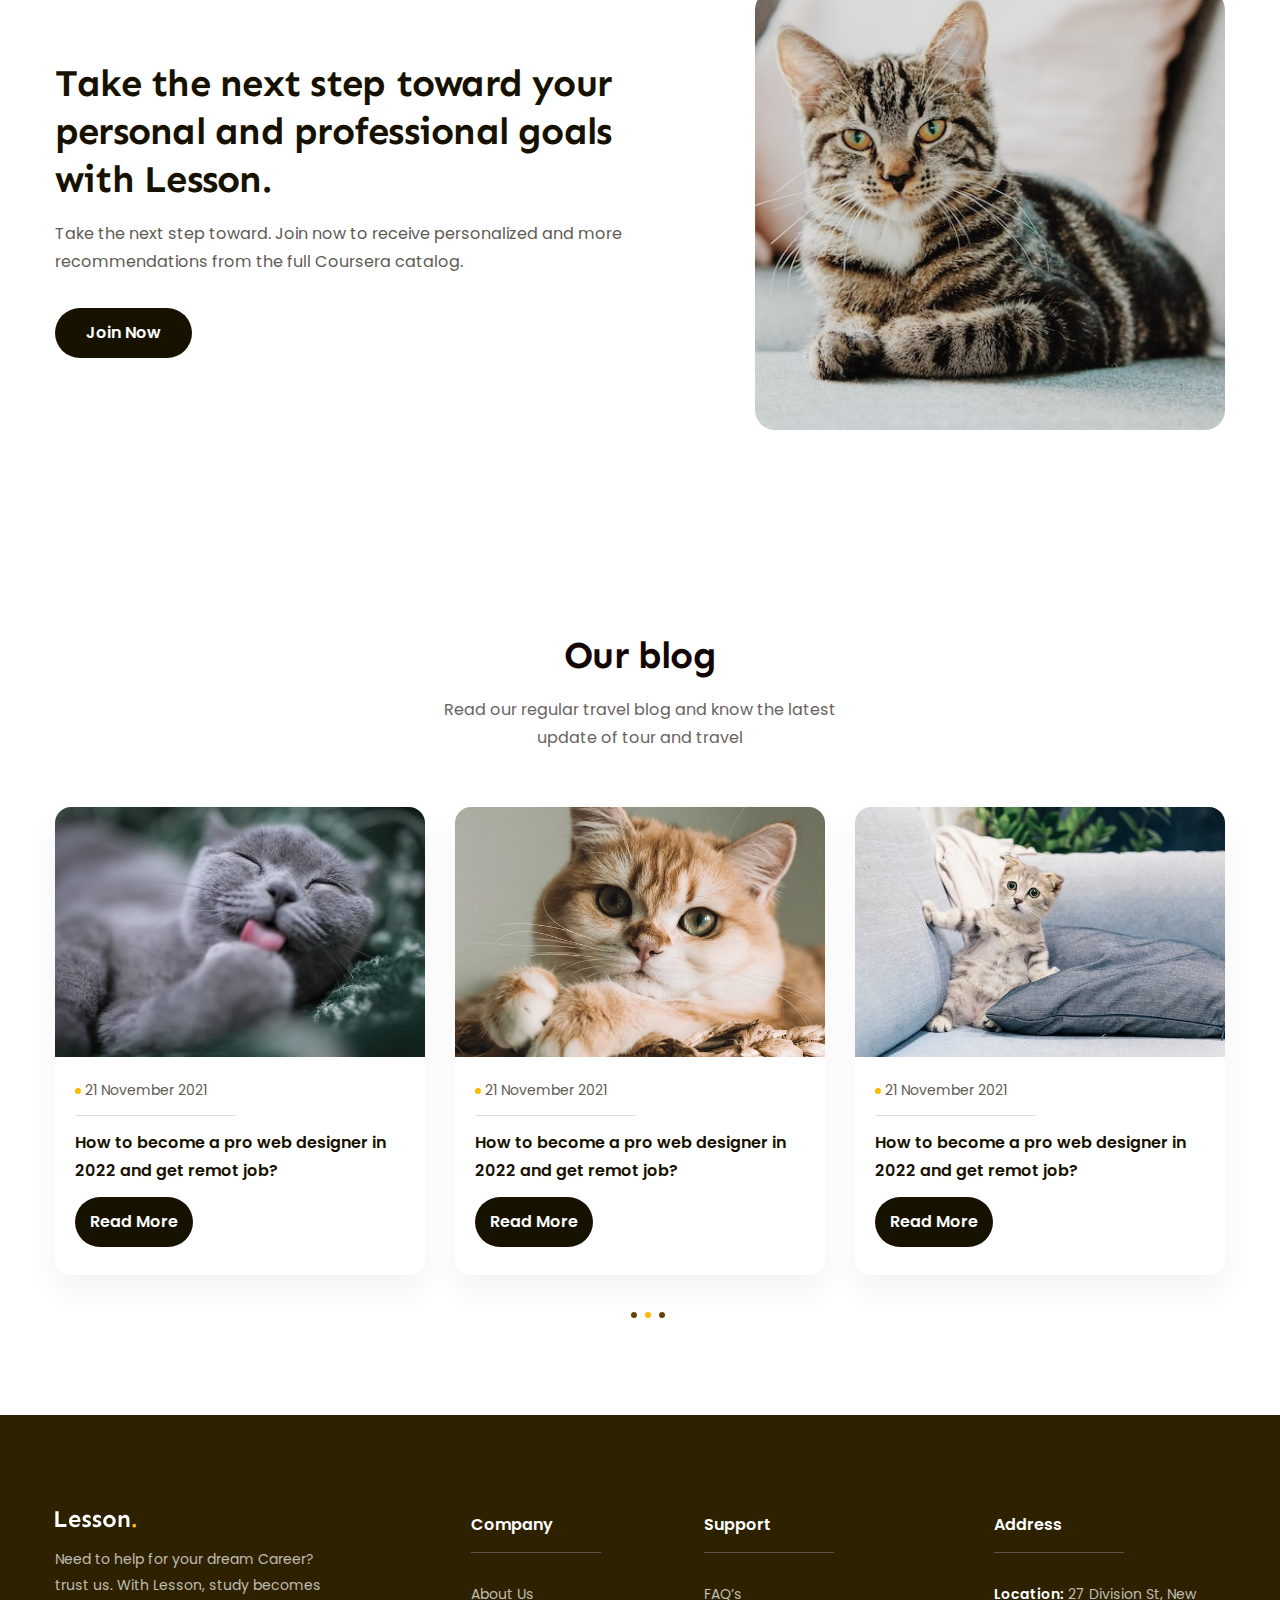
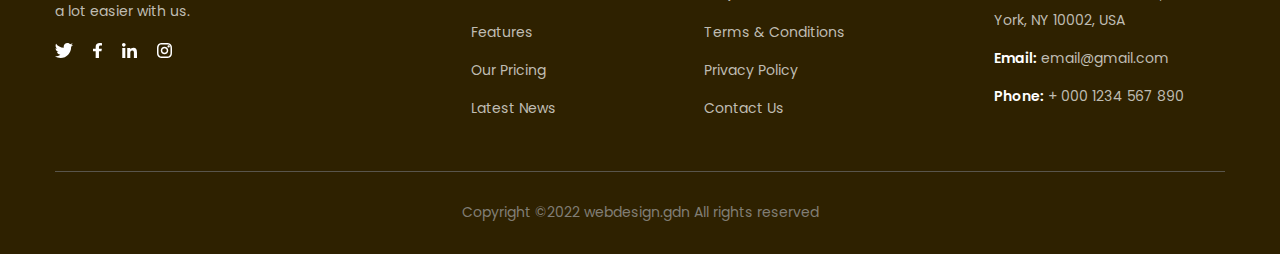
==== commit a64c718e: "change home tag postion" ====
--- a/index.html
+++ b/index.html
@@ -15,36 +15,34 @@
         <title>project-two</title>
     </head>
     <body>
+        <!-- ========HEADER========= -->
+        <header class="header">
+            <div class="main-content">
+                <div class="body-header">
+                    <a href="#"> <img src="./assets/img/Logo.svg" alt="" /></a>
+                    <nav>
+                        <ul>
+                            <li class="active">
+                                <a href="#home">Home</a>
+                            </li>
+                            <li>
+                                <a href="#courses">Courses</a>
+                            </li>
+                            <li>
+                                <a href="#pricing">Pricing</a>
+                            </li>
+                            <li>
+                                <a href="#reviews">Reviews</a>
+                            </li>
+                        </ul>
+                    </nav>
+                    <div class="action">
+                        <a href="#!" class="btn">Sign Up</a>
+                    </div>
+                </div>
+            </div>
+        </header>
         <main>
-            <!-- ========HEADER========= -->
-            <header class="header">
-                <div class="main-content">
-                    <div class="body-header">
-                        <a href="#">
-                            <img src="./assets/img/Logo.svg" alt=""
-                        /></a>
-                        <nav>
-                            <ul>
-                                <li class="active">
-                                    <a href="#home">Home</a>
-                                </li>
-                                <li>
-                                    <a href="#courses">Courses</a>
-                                </li>
-                                <li>
-                                    <a href="#pricing">Pricing</a>
-                                </li>
-                                <li>
-                                    <a href="#reviews">Reviews</a>
-                                </li>
-                            </ul>
-                        </nav>
-                        <div class="action">
-                            <a href="#!" class="btn">Sign Up</a>
-                        </div>
-                    </div>
-                </div>
-            </header>
             <!-- ========HERO========= -->
             <div id="home" class="hero">
                 <div class="main-content">
@@ -438,92 +436,87 @@
                     </div>
                 </div>
             </div>
-            <!-- ========FOOTER======== -->
-            <footer>
-                <div class="main-content">
-                    <div class="body-footer">
-                        <div class="public">
-                            <img
-                                src="./assets/img/logo-white.svg"
-                                alt="lesson."
-                            />
-                            <p class="desc">
-                                Need to help for your dream Career? trust us.
-                                With Lesson, study becomes a lot easier with us.
-                            </p>
-                            <div class="social">
-                                <img
-                                    src="./assets/img/twitter.svg"
-                                    alt="twitter"
-                                />
-                                <img src="./assets/img/face.svg" alt="face" />
-                                <img
-                                    src="./assets/img/linked_in.svg"
-                                    alt="linked_in"
-                                />
-                                <img
-                                    src="./assets/img/Instagram.svg"
-                                    alt="linked_in"
-                                />
-                            </div>
-                        </div>
-                        <div class="content-footer">
-                            <h2>Company</h2>
-                            <ul>
-                                <li>
-                                    <a href="#!">About Us</a>
-                                </li>
-                                <li>
-                                    <a href="#!">Features</a>
-                                </li>
-                                <li>
-                                    <a href="#!">Our Pricing</a>
-                                </li>
-                                <li>
-                                    <a href="#!">Latest News</a>
-                                </li>
-                            </ul>
-                        </div>
-                        <div class="content-footer">
-                            <h2>Support</h2>
-                            <ul>
-                                <li>
-                                    <a href="#!">FAQ’s</a>
-                                </li>
-                                <li>
-                                    <a href="#!">Terms & Conditions</a>
-                                </li>
-                                <li>
-                                    <a href="#!">Privacy Policy</a>
-                                </li>
-                                <li>
-                                    <a href="#!">Contact Us</a>
-                                </li>
-                            </ul>
-                        </div>
-                        <div class="info-footer">
-                            <h2>Address</h2>
-                            <div class="p-info">
-                                <p class="desc">
-                                    <span>Location:</span> 27 Division St, New
-                                    York, NY 10002, USA
-                                </p>
-                                <p class="desc">
-                                    <span>Email:</span> email@gmail.com
-                                </p>
-                                <p class="desc">
-                                    <span>Phone:</span> + 000 1234 567 890
-                                </p>
-                            </div>
-                        </div>
-                    </div>
-                    <div class="footer">
+        </main>
+
+        <!-- ========FOOTER======== -->
+        <footer>
+            <div class="main-content">
+                <div class="body-footer">
+                    <div class="public">
+                        <img src="./assets/img/logo-white.svg" alt="lesson." />
                         <p class="desc">
-                            Copyright ©2022 webdesign.gdn All rights reserved
+                            Need to help for your dream Career? trust us. With
+                            Lesson, study becomes a lot easier with us.
                         </p>
-                    </div>
-                </div>
-            </footer>
-        </main>
+                        <div class="social">
+                            <img src="./assets/img/twitter.svg" alt="twitter" />
+                            <img src="./assets/img/face.svg" alt="face" />
+                            <img
+                                src="./assets/img/linked_in.svg"
+                                alt="linked_in"
+                            />
+                            <img
+                                src="./assets/img/Instagram.svg"
+                                alt="linked_in"
+                            />
+                        </div>
+                    </div>
+                    <div class="content-footer">
+                        <h2>Company</h2>
+                        <ul>
+                            <li>
+                                <a href="#!">About Us</a>
+                            </li>
+                            <li>
+                                <a href="#!">Features</a>
+                            </li>
+                            <li>
+                                <a href="#!">Our Pricing</a>
+                            </li>
+                            <li>
+                                <a href="#!">Latest News</a>
+                            </li>
+                        </ul>
+                    </div>
+                    <div class="content-footer">
+                        <h2>Support</h2>
+                        <ul>
+                            <li>
+                                <a href="#!">FAQ’s</a>
+                            </li>
+                            <li>
+                                <a href="#!">Terms & Conditions</a>
+                            </li>
+                            <li>
+                                <a href="#!">Privacy Policy</a>
+                            </li>
+                            <li>
+                                <a href="#!">Contact Us</a>
+                            </li>
+                        </ul>
+                    </div>
+                    <div class="info-footer">
+                        <h2>Address</h2>
+                        <div class="p-info">
+                            <p class="desc">
+                                <span>Location:</span> 27 Division St, New York,
+                                NY 10002, USA
+                            </p>
+                            <p class="desc">
+                                <span>Email:</span> email@gmail.com
+                            </p>
+                            <p class="desc">
+                                <span>Phone:</span> + 000 1234 567 890
+                            </p>
+                        </div>
+                    </div>
+                </div>
+                <div class="footer">
+                    <p class="desc">
+                        Copyright ©2022 webdesign.gdn All rights reserved
+                    </p>
+                </div>
+            </div>
+        </footer>
     </body>
 </html>
--- a/assets/css/style.css
+++ b/assets/css/style.css
@@ -4,7 +4,8 @@
     padding: 0;
 }
 
-html, body {
+html,
+body {
     scroll-behavior: smooth;
 }
 
@@ -300,7 +301,6 @@
     justify-content: space-between;
 }
 
-
 .popular .heading h2 {
     font-family: var(--heading-font);
     font-weight: 700;
@@ -343,7 +343,6 @@
     cursor: pointer;
 }
 
-
 /* ======CARDS====== */
 .cards-popular {
     display: flex;
@@ -426,7 +425,6 @@
 .cards-popular .card-item .buy .btn {
     min-width: 118px;
 }
-
 
 /* ======FEATURES-ONE====== */
 .feature-one {
@@ -665,11 +663,24 @@
 }
 
 .blog .cards-b-item .time {
+    position: relative;
     font-weight: 400;
     font-size: 1.4rem;
     line-height: 1.857;
     color: var(--main-color);
     margin-left: 4px;
+}
+
+.blog .cards-b-item .time::after {
+    position: absolute;
+    bottom: -12px;
+    left: -10px;
+    display: inline-block;
+    content: "";
+    width: 160px;
+    height: 1px;
+    background: #e2dfda;
+    border-radius: 0.5px;
 }
 
 .blog .cards-b-item .desc {
@@ -711,7 +722,6 @@
     display: flex;
     justify-content: space-between;
 }
-
 
 footer .public .desc {
     width: 267px;
